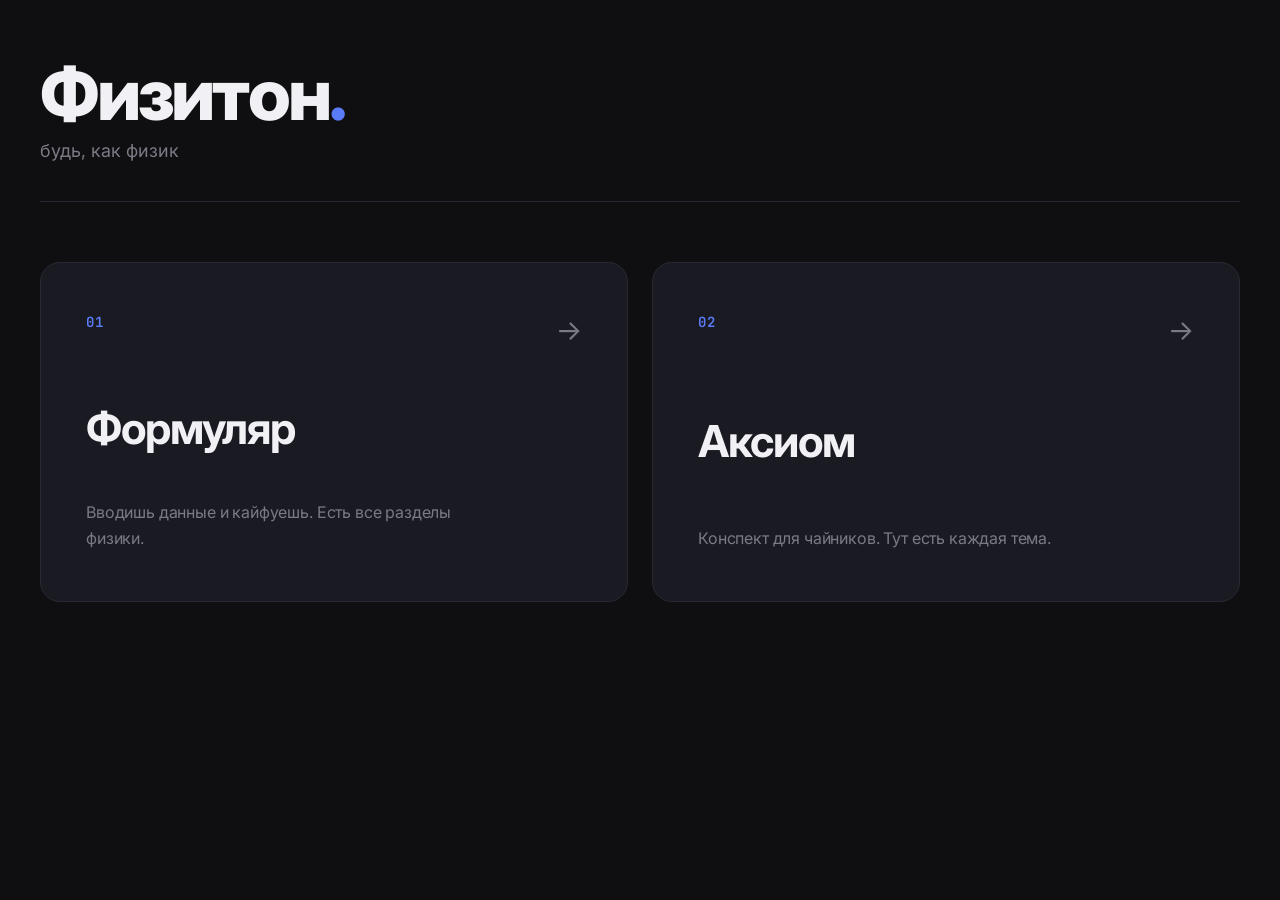
==== index.html @ bf15c7ef "больше 100 формул, немного другая цветовая гамма, совместимо с телефоном и добавлен поиск" ====
<!DOCTYPE html>
<html lang="ru">
<head>
  <meta charset="UTF-8">
  <meta name="viewport" content="width=device-width, initial-scale=1.0">
  <title>Физитон - будь, как физик</title>
  <link rel="preconnect" href="https://fonts.googleapis.com">
  <link rel="preconnect" href="https://fonts.gstatic.com" crossorigin>
  <link href="https://fonts.googleapis.com/css2?family=Inter:wght@400;500;600;800&family=JetBrains+Mono:wght@500&display=swap" rel="stylesheet">
  <link rel="stylesheet" href="style.css">
</head>
<body>
  <header>
    <h1>Физитон</h1>
    <p>будь, как физик</p>
  </header>

  <main class="hub">
    <a href="pages/calculator.html" class="hub-card">
      <span class="icon">01</span>
      <h2>Формуляр</h2>
      <p>Вводишь данные и кайфуешь. Есть все разделы физики.</p>
    </a>

    <a href="pages/explainer.html" class="hub-card">
      <span class="icon">02</span>
      <h2>Аксиом</h2>
      <p>Конспект для чайников. Тут есть каждая тема.</p>
    </a>
  </main>
</body>
</html>
---- style.css ----
* {
  box-sizing: border-box;
  margin: 0;
  padding: 0;
}

:root {
  --bg: #0f0f12;
  --surface: #1a1a22;
  --surface-hover: #24242e;
  --border: #2a2a35;
  --text: #f0f0f5;
  --muted: #7a7a85;
  --accent: #5b7cfa;
  --accent-glow: rgba(91, 124, 250, 0.25);
}

body {
  font-family: 'Inter', system-ui, sans-serif;
  background: var(--bg);
  color: var(--text);
  min-height: 100vh;
  padding: 60px 40px;
  font-weight: 400;
  letter-spacing: -0.01em;
  -webkit-font-smoothing: antialiased;
}

/* ============ ШАПКА ============ */
header {
  max-width: 1200px;
  margin: 0 auto 60px;
  padding-bottom: 40px;
  border-bottom: 1px solid var(--border);
}

header h1 {
  font-size: 72px;
  font-weight: 800;
  letter-spacing: -0.04em;
  line-height: 0.95;
  color: var(--text);
  margin-bottom: 12px;
}

header h1::after {
  content: '.';
  color: var(--accent);
}

header p {
  color: var(--muted);
  font-size: 18px;
  font-weight: 400;
  letter-spacing: 0;
}

/* ============ ГЛАВНАЯ: ДВЕ КАРТОЧКИ ============ */
.hub {
  display: grid;
  grid-template-columns: repeat(2, 1fr);
  gap: 24px;
  max-width: 1200px;
  margin: 0 auto;
}

.hub-card {
  background: var(--surface);
  padding: 50px 45px;
  text-decoration: none;
  color: var(--text);
  transition: all 0.3s cubic-bezier(0.4, 0, 0.2, 1);
  position: relative;
  min-height: 340px;
  display: flex;
  flex-direction: column;
  justify-content: space-between;
  border-radius: 20px;
  border: 1px solid var(--border);
  overflow: hidden;
}

/* Эффект свечения при наведении */
.hub-card::before {
  content: '';
  position: absolute;
  top: 0;
  left: 0;
  right: 0;
  height: 3px;
  background: linear-gradient(90deg, transparent, var(--accent), transparent);
  opacity: 0;
  transition: opacity 0.3s ease;
}

.hub-card:hover::before {
  opacity: 1;
}

.hub-card:hover {
  background: var(--surface-hover);
  transform: translateY(-6px);
  box-shadow: 0 20px 40px rgba(0, 0, 0, 0.4), 0 0 0 1px var(--accent);
}

.hub-card .icon {
  font-family: 'JetBrains Mono', monospace;
  font-size: 14px;
  color: var(--accent);
  letter-spacing: 0.05em;
  font-weight: 600;
}

.hub-card h2 {
  font-size: 44px;
  font-weight: 700;
  letter-spacing: -0.03em;
  margin: 40px 0 16px;
  color: var(--text);
}

.hub-card p {
  font-size: 16px;
  color: var(--muted);
  line-height: 1.6;
  max-width: 400px;
}

.hub-card::after {
  content: '→';
  position: absolute;
  top: 50px;
  right: 45px;
  font-size: 28px;
  color: var(--muted);
  transition: all 0.3s ease;
}

.hub-card:hover::after {
  color: var(--accent);
  transform: translateX(8px);
}

/* ============ ПЛИТКИ РАЗДЕЛОВ (Формуляр) ============ */
.menu {
  display: grid;
  grid-template-columns: repeat(auto-fill, minmax(280px, 1fr));
  gap: 20px;
  max-width: 1200px;
  margin: 0 auto;
}

.card {
  background: var(--surface);
  padding: 30px;
  text-decoration: none;
  color: var(--text);
  transition: all 0.3s cubic-bezier(0.4, 0, 0.2, 1);
  position: relative;
  min-height: 200px;
  display: flex;
  flex-direction: column;
  justify-content: space-between;
  border-radius: 16px;
  border: 1px solid var(--border);
}

.card:hover {
  background: var(--surface-hover);
  transform: translateY(-4px);
  box-shadow: 0 12px 24px rgba(0, 0, 0, 0.3), 0 0 0 1px var(--accent);
}

.card .icon {
  font-family: 'JetBrains Mono', monospace;
  font-size: 12px;
  color: var(--accent);
  letter-spacing: 0.05em;
  font-weight: 600;
  text-transform: uppercase;
}

.card h2 {
  font-size: 24px;
  font-weight: 700;
  letter-spacing: -0.02em;
  margin-bottom: 8px;
  color: var(--text);
}

.card p {
  font-size: 14px;
  color: var(--muted);
  line-height: 1.5;
}

.card::after {
  content: '→';
  position: absolute;
  top: 30px;
  right: 30px;
  font-size: 20px;
  color: var(--muted);
  transition: all 0.3s ease;
}

.card:hover::after {
  color: var(--accent);
  transform: translateX(4px);
}

/* ============ КНОПКА "НАЗАД" ============ */
.back {
  display: inline-block;
  font-family: 'JetBrains Mono', monospace;
  font-size: 13px;
  color: var(--muted);
  text-decoration: none;
  margin-bottom: 40px;
  letter-spacing: 0.05em;
  transition: color 0.2s;
  padding: 8px 0;
}

.back:hover {
  color: var(--accent);
}

/* ============ СЕТКА КАЛЬКУЛЯТОРОВ (Разделы) ============ */
.calcs {
  display: grid;
  grid-template-columns: repeat(auto-fill, minmax(380px, 1fr));
  gap: 24px;
  max-width: 1200px;
  margin: 0 auto;
  align-items: stretch;
  grid-auto-rows: 1fr;
}

.calc {
  background: var(--surface);
  padding: 32px;
  border-radius: 16px;
  border: 1px solid var(--border);
  transition: all 0.3s cubic-bezier(0.4, 0, 0.2, 1);
  display: flex;
  flex-direction: column;
  min-height: 420px;
}

.calc .formula,
.calc .result {
  margin-top: auto;
}

.calc .result {
  margin-top: 20px;
}

.calc:hover {
  border-color: var(--accent);
  box-shadow: 0 0 0 1px var(--accent-glow), 0 12px 32px rgba(0, 0, 0, 0.3);
}

.calc h2 {
  font-size: 20px;
  font-weight: 700;
  letter-spacing: -0.02em;
  margin-bottom: 16px;
  color: var(--text);
  min-height: 56px;
  display: flex;
  align-items: flex-start;
}

.formula {
  font-family: 'JetBrains Mono', monospace;
  font-size: 15px;
  color: var(--accent);
  margin-bottom: 24px;
  padding: 12px 16px;
  background: rgba(91, 124, 250, 0.1);
  border-radius: 8px;
  text-align: center;
  font-weight: 500;
  border: 1px solid rgba(91, 124, 250, 0.2);
}

.calc label {
  display: block;
  font-size: 13px;
  color: var(--muted);
  margin-bottom: 18px;
  font-family: 'JetBrains Mono', monospace;
  letter-spacing: 0.02em;
  min-height: 52px;
}

.calc input {
  width: 100%;
  padding: 12px 0;
  margin-top: 8px;
  background: transparent;
  border: none;
  border-bottom: 1px solid var(--border);
  font-size: 18px;
  font-family: 'Inter', sans-serif;
  font-weight: 500;
  outline: none;
  transition: border-color 0.2s;
  color: var(--text);
}

.calc input:focus {
  border-bottom-color: var(--accent);
}

.calc input::placeholder {
  color: #3a3a45;
}

.calc input::-webkit-outer-spin-button,
.calc input::-webkit-inner-spin-button {
  -webkit-appearance: none;
  margin: 0;
}

.calc button {
  width: 100%;
  padding: 14px;
  background: var(--accent);
  color: #fff;
  border: none;
  border-radius: 10px;
  font-family: 'Inter', sans-serif;
  font-size: 15px;
  font-weight: 600;
  letter-spacing: -0.01em;
  cursor: pointer;
  transition: all 0.2s;
  margin-top: auto;
}

.calc button:hover {
  background: #4a6cf0;
  transform: translateY(-2px);
  box-shadow: 0 8px 20px var(--accent-glow);
}

.calc button:active {
  transform: translateY(0);
}

.result {
  margin-top: 16px;
  font-family: 'JetBrains Mono', monospace;
  font-size: 15px;
  color: var(--muted);
  letter-spacing: 0.02em;
  padding: 14px;
  border-radius: 10px;
  background: var(--surface-hover);
  text-align: center;
  border: 1px solid var(--border);
  min-height: 48px;
  display: flex;
  align-items: center;
  justify-content: center;
}

.result:not(:empty) {
  color: var(--accent);
  font-weight: 600;
  background: rgba(91, 124, 250, 0.1);
  border-color: var(--accent);
}

/* ============ ПОИСК ============ */
.search-wrap {
  max-width: 1200px;
  margin: 0 auto 32px;
  position: relative;
  display: flex;
  align-items: center;
  gap: 16px;
}

.search-input {
  flex: 1;
  padding: 16px 20px;
  background: var(--surface);
  border: 1px solid var(--border);
  border-radius: 12px;
  color: var(--text);
  font-family: 'Inter', sans-serif;
  font-size: 16px;
  outline: none;
  transition: all 0.2s;
}

.search-input:focus {
  border-color: var(--accent);
  box-shadow: 0 0 0 3px var(--accent-glow);
}

.search-input::placeholder {
  color: var(--muted);
}

.search-count {
  font-family: 'JetBrains Mono', monospace;
  font-size: 13px;
  color: var(--muted);
  letter-spacing: 0.02em;
  white-space: nowrap;
}



/* ============ МОБИЛЬНАЯ ВЕРСИЯ ============ */

/* Планшеты (до 1024px) */
@media (max-width: 1024px) {
  body {
    padding: 40px 24px;
  }

  header {
    margin-bottom: 50px;
  }

  header h1 {
    font-size: 64px;
  }

  .calcs {
    grid-template-columns: repeat(auto-fill, minmax(320px, 1fr));
    gap: 20px;
  }

  .hub-card h2 {
    font-size: 32px;
  }
}

/* Телефоны (до 768px) */
@media (max-width: 768px) {
  body {
    padding: 30px 18px;
  }

  /* Шапка */
  header {
    margin-bottom: 40px;
    padding-bottom: 24px;
  }

  header h1 {
    font-size: 44px;
    letter-spacing: -0.03em;
  }

  header p {
    font-size: 15px;
  }

  /* Главная: карточки Формуляр/Аксиом — в одну колонку */
  .hub {
    grid-template-columns: 1fr;
    gap: 16px;
  }

  .hub-card {
    padding: 32px 24px;
    min-height: auto;
    border-radius: 16px;
  }

  .hub-card h2 {
    font-size: 28px;
    margin: 20px 0 10px;
  }

  .hub-card p {
    font-size: 14px;
  }

  .hub-card::after {
    top: 32px;
    right: 24px;
    font-size: 20px;
  }

  /* Плитки разделов — в одну колонку */
  .menu {
    grid-template-columns: 1fr;
    gap: 14px;
  }

  .card {
    padding: 24px 20px;
    min-height: auto;
    border-radius: 14px;
  }

  .card h2 {
    font-size: 20px;
  }

  .card p {
    font-size: 13px;
  }

  .card::after {
    top: 24px;
    right: 20px;
    font-size: 18px;
  }

  /* Поиск */
  .search-wrap {
    margin-bottom: 24px;
    gap: 10px;
  }

  .search-input {
    padding: 14px 16px;
    font-size: 15px;
    border-radius: 10px;
  }

  .search-count {
    font-size: 11px;
  }

  /* Калькуляторы — в одну колонку */
  .calcs {
    grid-template-columns: 1fr;
    gap: 16px;
    grid-auto-rows: auto;
  }

  .calc {
    padding: 24px 20px;
    border-radius: 14px;
    min-height: auto;
  }

  .calc h2 {
    font-size: 17px;
    min-height: auto;
    margin-bottom: 12px;
  }

  .formula {
    font-size: 14px;
    padding: 10px 12px;
    margin-bottom: 20px;
  }

  .calc label {
    font-size: 12px;
    margin-bottom: 14px;
    min-height: auto;
  }

  .calc input {
    font-size: 16px;
    padding: 12px 0;
  }

  .calc button {
    padding: 16px;
    font-size: 15px;
    margin-top: 12px;
  }

  .result {
    font-size: 14px;
    padding: 12px;
    min-height: 44px;
    margin-top: 12px;
  }

  /* Кнопка «назад» */
  .back {
    font-size: 12px;
    margin-bottom: 24px;
  }
}

/* Узкие телефоны (до 400px) */
@media (max-width: 400px) {
  body {
    padding: 24px 14px;
  }

  header h1 {
    font-size: 36px;
  }

  header p {
    font-size: 14px;
  }

  .hub-card h2 {
    font-size: 24px;
  }

  .card h2 {
    font-size: 18px;
  }

  .calc h2 {
    font-size: 16px;
  }
}
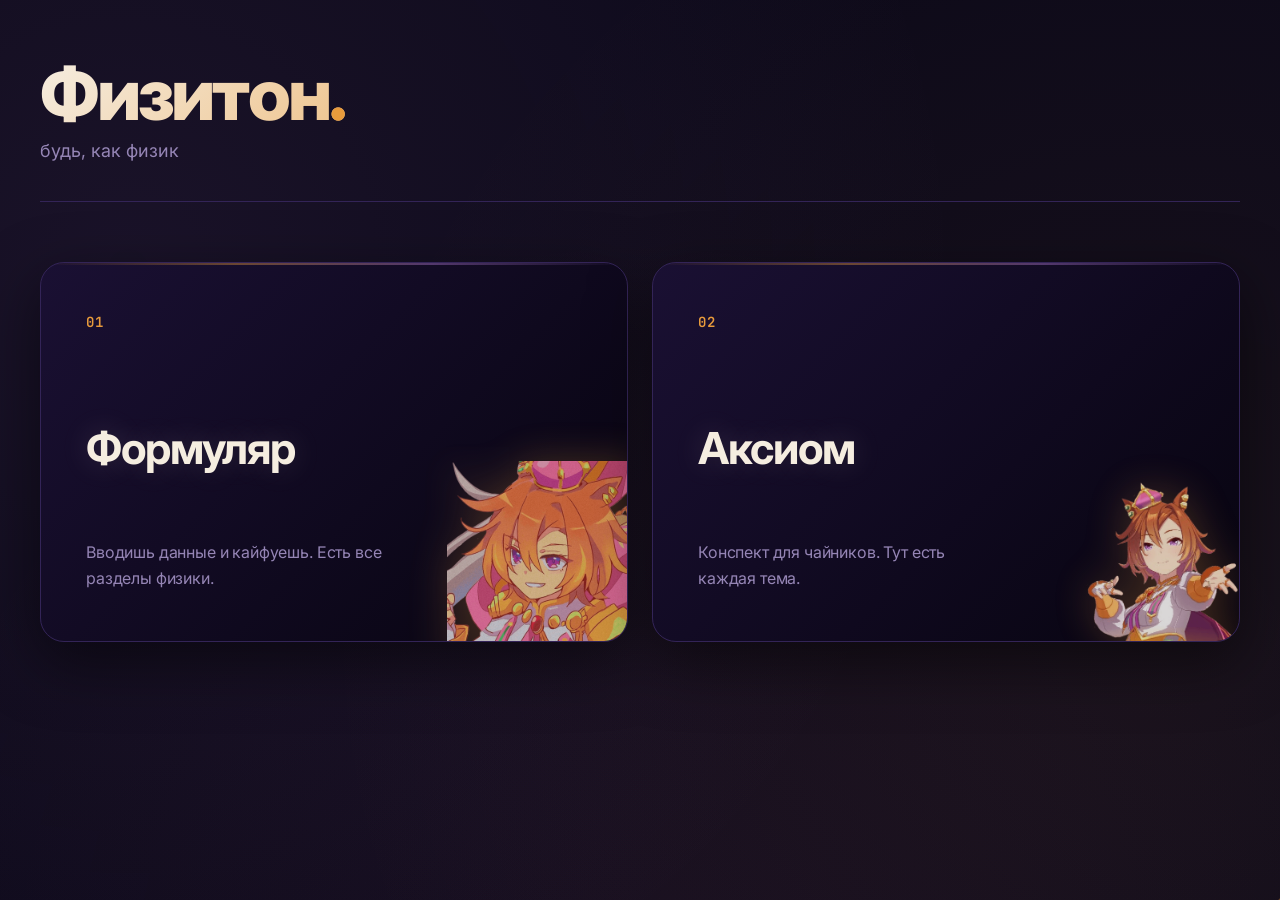
==== commit ac7efdfe: "TM Opera O йоу" ====
--- a/index.html
+++ b/index.html
@@ -7,9 +7,10 @@
   <link rel="preconnect" href="https://fonts.googleapis.com">
   <link rel="preconnect" href="https://fonts.gstatic.com" crossorigin>
   <link href="https://fonts.googleapis.com/css2?family=Inter:wght@400;500;600;800&family=JetBrains+Mono:wght@500&display=swap" rel="stylesheet">
-  <link rel="stylesheet" href="style.css">
+  <link rel="stylesheet" href="assets/style-space.css">
 </head>
 <body>
+  <div class="stars-bg"></div>
   <header>
     <h1>Физитон</h1>
     <p>будь, как физик</p>
@@ -20,13 +21,16 @@
       <span class="icon">01</span>
       <h2>Формуляр</h2>
       <p>Вводишь данные и кайфуешь. Есть все разделы физики.</p>
+      <img src="assets/formulyar.png" alt="" class="char">
     </a>
 
     <a href="pages/explainer.html" class="hub-card">
       <span class="icon">02</span>
       <h2>Аксиом</h2>
       <p>Конспект для чайников. Тут есть каждая тема.</p>
+      <img src="assets/aksiom.png" alt="" class="char">
     </a>
+
   </main>
 </body>
 </html>
--- a/assets/style-space.css
+++ b/assets/style-space.css
@@ -0,0 +1,614 @@
+/* ============ КОСМИЧЕСКАЯ ТЕМА «ФИЗИТОН» ============ */
+
+* {
+  box-sizing: border-box;
+  margin: 0;
+  padding: 0;
+}
+
+:root {
+  /* Основные цвета — извлечены из ваших аниме-PNG */
+  --bg: #0d0a1a;
+  --bg-deep: #07040f;
+  --surface: #1a1033;
+  --surface-hover: #251a44;
+  --border: #332457;
+  --border-bright: #4a3670;
+  --text: #f5ede0;
+  --muted: #9585b5;
+
+  /* Акценты */
+  --gold: #e89b3c;
+  --gold-bright: #ffb84d;
+  --violet: #b57cd9;
+  --pink: #e070a0;
+  --glow-gold: rgba(232, 155, 60, 0.3);
+  --glow-violet: rgba(181, 124, 217, 0.3);
+}
+
+/* ============ ОСНОВА ============ */
+body {
+  font-family: 'Inter', system-ui, sans-serif;
+  background: var(--bg);
+  color: var(--text);
+  min-height: 100vh;
+  padding: 60px 40px;
+  font-weight: 400;
+  letter-spacing: -0.01em;
+  -webkit-font-smoothing: antialiased;
+  position: relative;
+  overflow-x: hidden;
+}
+
+/* ============ ЗВЁЗДНЫЙ ФОН ============ */
+.stars-bg {
+  position: fixed;
+  top: 0;
+  left: 0;
+  width: 100%;
+  height: 100%;
+  pointer-events: none;
+  z-index: 0;
+  background:
+    radial-gradient(1px 1px at 20% 30%, #fff, transparent),
+    radial-gradient(1px 1px at 60% 70%, #fff, transparent),
+    radial-gradient(2px 2px at 50% 50%, #e89b3c, transparent),
+    radial-gradient(1px 1px at 80% 10%, #fff, transparent),
+    radial-gradient(1px 1px at 90% 60%, #b57cd9, transparent),
+    radial-gradient(1px 1px at 33% 80%, #fff, transparent),
+    radial-gradient(2px 2px at 15% 90%, #e070a0, transparent),
+    radial-gradient(1px 1px at 70% 30%, #fff, transparent);
+  background-size: 200% 200%;
+  animation: starsMove 120s linear infinite;
+  opacity: 0.6;
+}
+
+@keyframes starsMove {
+  from { background-position: 0 0; }
+  to { background-position: 200% 200%; }
+}
+
+/* Слой туманности */
+body::before {
+  content: '';
+  position: fixed;
+  top: -50%;
+  left: -50%;
+  width: 200%;
+  height: 200%;
+  background:
+    radial-gradient(circle at 30% 40%, rgba(181, 124, 217, 0.08), transparent 40%),
+    radial-gradient(circle at 70% 60%, rgba(232, 155, 60, 0.06), transparent 40%),
+    radial-gradient(circle at 50% 80%, rgba(224, 112, 160, 0.05), transparent 40%);
+  pointer-events: none;
+  z-index: 0;
+  animation: nebulaMove 60s ease-in-out infinite alternate;
+}
+
+@keyframes nebulaMove {
+  from { transform: translate(0, 0) rotate(0deg); }
+  to   { transform: translate(5%, 5%) rotate(5deg); }
+}
+
+/* Все элементы поверх звёзд */
+body > * {
+  position: relative;
+  z-index: 1;
+}
+
+/* ============ ШАПКА ============ */
+header {
+  max-width: 1200px;
+  margin: 0 auto 60px;
+  padding-bottom: 40px;
+  border-bottom: 1px solid var(--border);
+  position: relative;
+}
+
+header h1 {
+  font-size: 72px;
+  font-weight: 800;
+  letter-spacing: -0.04em;
+  line-height: 0.95;
+  color: var(--text);
+  margin-bottom: 12px;
+  background: linear-gradient(135deg, var(--text) 0%, var(--gold) 60%, var(--violet) 100%);
+  -webkit-background-clip: text;
+  -webkit-text-fill-color: transparent;
+  background-clip: text;
+}
+
+header h1::after {
+  content: '.';
+  color: var(--gold);
+  -webkit-text-fill-color: var(--gold);
+}
+
+header p {
+  color: var(--muted);
+  font-size: 18px;
+  font-weight: 400;
+  letter-spacing: 0;
+}
+
+/* ============ ГЛАВНАЯ — 2 КАРТОЧКИ ============ */
+.hub {
+  display: grid;
+  grid-template-columns: repeat(2, 1fr);
+  gap: 24px;
+  max-width: 1200px;
+  margin: 0 auto;
+}
+
+.hub-card {
+  background: linear-gradient(135deg, var(--surface) 0%, var(--bg-deep) 100%);
+  padding: 50px 45px;
+  text-decoration: none;
+  color: var(--text);
+  transition: all 0.4s cubic-bezier(0.4, 0, 0.2, 1);
+  position: relative;
+  min-height: 380px;
+  display: flex;
+  flex-direction: column;
+  justify-content: space-between;
+  border-radius: 24px;
+  border: 1px solid var(--border);
+  overflow: hidden;
+  box-shadow: 0 0 0 1px transparent, 0 20px 60px rgba(0, 0, 0, 0.5);
+}
+
+/* Свечение сверху */
+.hub-card::before {
+  content: '';
+  position: absolute;
+  top: 0;
+  left: 0;
+  right: 0;
+  height: 2px;
+  background: linear-gradient(90deg, transparent, var(--gold), var(--violet), transparent);
+  opacity: 0.4;
+  transition: opacity 0.3s;
+}
+
+.hub-card:hover::before {
+  opacity: 1;
+}
+
+.hub-card:hover {
+  transform: translateY(-8px);
+  border-color: var(--gold);
+  box-shadow:
+    0 0 0 1px var(--gold),
+    0 0 40px var(--glow-gold),
+    0 30px 80px rgba(0, 0, 0, 0.6);
+}
+
+/* PNG-персонаж в углу карточки */
+.hub-card .char {
+  position: absolute;
+  right: -20px;
+  bottom: -20px;
+  width: 200px;
+  height: 200px;
+  object-fit: contain;
+  object-position: bottom right;
+  opacity: 0.85;
+  transition: all 0.4s ease;
+  pointer-events: none;
+  filter: drop-shadow(0 0 20px rgba(232, 155, 60, 0.3));
+}
+
+.hub-card:hover .char {
+  transform: scale(1.08) translateY(-6px);
+  opacity: 1;
+  filter: drop-shadow(0 0 30px rgba(232, 155, 60, 0.5));
+}
+
+.hub-card .icon {
+  font-family: 'JetBrains Mono', monospace;
+  font-size: 14px;
+  color: var(--gold);
+  letter-spacing: 0.05em;
+  font-weight: 600;
+  z-index: 2;
+  position: relative;
+}
+
+.hub-card h2 {
+  font-size: 44px;
+  font-weight: 700;
+  letter-spacing: -0.03em;
+  margin: 40px 0 16px;
+  color: var(--text);
+  z-index: 2;
+  position: relative;
+  text-shadow: 0 0 30px rgba(245, 237, 224, 0.15);
+}
+
+.hub-card p {
+  font-size: 16px;
+  color: var(--muted);
+  line-height: 1.6;
+  max-width: 60%;
+  z-index: 2;
+  position: relative;
+}
+
+/* ============ ПЛИТКИ РАЗДЕЛОВ ============ */
+.menu {
+  display: grid;
+  grid-template-columns: repeat(auto-fill, minmax(320px, 1fr));
+  gap: 24px;
+  max-width: 1200px;
+  margin: 0 auto;
+}
+
+.card {
+  background: linear-gradient(135deg, var(--surface) 0%, var(--bg-deep) 100%);
+  padding: 32px 30px;
+  text-decoration: none;
+  color: var(--text);
+  transition: all 0.4s cubic-bezier(0.4, 0, 0.2, 1);
+  position: relative;
+  min-height: 260px;
+  display: flex;
+  flex-direction: column;
+  justify-content: space-between;
+  border-radius: 20px;
+  border: 1px solid var(--border);
+  overflow: hidden;
+}
+
+.card::before {
+  content: '';
+  position: absolute;
+  top: 0;
+  left: 0;
+  right: 0;
+  height: 2px;
+  background: linear-gradient(90deg, transparent, var(--violet), var(--gold), transparent);
+  opacity: 0.3;
+  transition: opacity 0.3s;
+}
+
+.card:hover::before {
+  opacity: 1;
+}
+
+.card:hover {
+  transform: translateY(-6px);
+  border-color: var(--violet);
+  box-shadow:
+    0 0 0 1px var(--violet),
+    0 0 30px var(--glow-violet),
+    0 20px 50px rgba(0, 0, 0, 0.5);
+}
+
+/* PNG в углу плитки раздела */
+.card .char {
+  position: absolute;
+  right: -10px;
+  bottom: -10px;
+  width: 150px;
+  height: 150px;
+  object-fit: contain;
+  object-position: bottom right;
+  opacity: 0.7;
+  transition: all 0.4s ease;
+  pointer-events: none;
+  filter: drop-shadow(0 0 15px rgba(181, 124, 217, 0.3));
+}
+
+.card:hover .char {
+  transform: scale(1.1) translateY(-4px);
+  opacity: 1;
+  filter: drop-shadow(0 0 25px rgba(181, 124, 217, 0.5));
+}
+
+.card .icon {
+  font-family: 'JetBrains Mono', monospace;
+  font-size: 12px;
+  color: var(--gold);
+  letter-spacing: 0.05em;
+  font-weight: 600;
+  text-transform: uppercase;
+  z-index: 2;
+  position: relative;
+}
+
+.card h2 {
+  font-size: 26px;
+  font-weight: 700;
+  letter-spacing: -0.02em;
+  margin-bottom: 8px;
+  color: var(--text);
+  z-index: 2;
+  position: relative;
+}
+
+.card p {
+  font-size: 14px;
+  color: var(--muted);
+  line-height: 1.5;
+  max-width: 60%;
+  z-index: 2;
+  position: relative;
+}
+
+/* ============ КНОПКА "НАЗАД" ============ */
+.back {
+  display: inline-block;
+  font-family: 'JetBrains Mono', monospace;
+  font-size: 13px;
+  color: var(--muted);
+  text-decoration: none;
+  margin-bottom: 40px;
+  letter-spacing: 0.05em;
+  transition: all 0.3s;
+  padding: 8px 16px;
+  border-radius: 10px;
+  border: 1px solid transparent;
+}
+
+.back:hover {
+  color: var(--gold);
+  border-color: var(--border);
+  background: var(--surface);
+}
+
+/* ============ КАЛЬКУЛЯТОРЫ ============ */
+.calcs {
+  display: grid;
+  grid-template-columns: repeat(auto-fill, minmax(380px, 1fr));
+  gap: 24px;
+  max-width: 1200px;
+  margin: 0 auto;
+  align-items: stretch;
+  grid-auto-rows: 1fr;
+}
+
+.calc {
+  background: linear-gradient(160deg, var(--surface) 0%, var(--bg-deep) 100%);
+  padding: 32px;
+  border-radius: 20px;
+  border: 1px solid var(--border);
+  transition: all 0.3s cubic-bezier(0.4, 0, 0.2, 1);
+  display: flex;
+  flex-direction: column;
+  min-height: 420px;
+  position: relative;
+  overflow: hidden;
+}
+
+.calc::before {
+  content: '';
+  position: absolute;
+  top: 0;
+  left: 0;
+  right: 0;
+  height: 2px;
+  background: linear-gradient(90deg, transparent, var(--gold), transparent);
+  opacity: 0.3;
+  transition: opacity 0.3s;
+}
+
+.calc:hover {
+  border-color: var(--gold);
+  box-shadow:
+    0 0 0 1px var(--gold),
+    0 0 30px var(--glow-gold),
+    0 20px 50px rgba(0, 0, 0, 0.5);
+}
+
+.calc:hover::before {
+  opacity: 1;
+}
+
+.calc h2 {
+  font-size: 20px;
+  font-weight: 700;
+  letter-spacing: -0.02em;
+  margin-bottom: 16px;
+  color: var(--text);
+  min-height: 56px;
+  display: flex;
+  align-items: flex-start;
+}
+
+.formula {
+  font-family: 'JetBrains Mono', monospace;
+  font-size: 15px;
+  color: var(--gold);
+  margin-bottom: 24px;
+  padding: 14px 18px;
+  background: linear-gradient(135deg, rgba(232, 155, 60, 0.08), rgba(181, 124, 217, 0.05));
+  border-radius: 12px;
+  text-align: center;
+  font-weight: 500;
+  border: 1px solid rgba(232, 155, 60, 0.2);
+  box-shadow: inset 0 0 20px rgba(232, 155, 60, 0.05);
+}
+
+.calc label {
+  display: block;
+  font-size: 13px;
+  color: var(--muted);
+  margin-bottom: 18px;
+  font-family: 'JetBrains Mono', monospace;
+  letter-spacing: 0.02em;
+  min-height: 52px;
+}
+
+.calc input {
+  width: 100%;
+  padding: 12px 0;
+  margin-top: 8px;
+  background: transparent;
+  border: none;
+  border-bottom: 1px solid var(--border);
+  font-size: 18px;
+  font-family: 'Inter', sans-serif;
+  font-weight: 500;
+  outline: none;
+  transition: all 0.2s;
+  color: var(--text);
+}
+
+.calc input:focus {
+  border-bottom-color: var(--gold);
+  box-shadow: 0 1px 0 0 var(--gold);
+}
+
+.calc input::placeholder {
+  color: #4a3670;
+}
+
+.calc input::-webkit-outer-spin-button,
+.calc input::-webkit-inner-spin-button {
+  -webkit-appearance: none;
+  margin: 0;
+}
+
+.calc button {
+  width: 100%;
+  padding: 14px;
+  background: linear-gradient(135deg, var(--gold) 0%, var(--gold-bright) 100%);
+  color: var(--bg-deep);
+  border: none;
+  border-radius: 12px;
+  font-family: 'Inter', sans-serif;
+  font-size: 15px;
+  font-weight: 700;
+  letter-spacing: -0.01em;
+  cursor: pointer;
+  transition: all 0.25s;
+  margin-top: auto;
+  box-shadow: 0 4px 20px rgba(232, 155, 60, 0.2);
+}
+
+.calc button:hover {
+  transform: translateY(-2px);
+  box-shadow: 0 8px 30px rgba(232, 155, 60, 0.4);
+}
+
+.calc button:active {
+  transform: translateY(0);
+}
+
+.result {
+  margin-top: 16px;
+  font-family: 'JetBrains Mono', monospace;
+  font-size: 15px;
+  color: var(--muted);
+  letter-spacing: 0.02em;
+  padding: 14px;
+  border-radius: 12px;
+  background: var(--bg-deep);
+  text-align: center;
+  border: 1px solid var(--border);
+  min-height: 48px;
+  display: flex;
+  align-items: center;
+  justify-content: center;
+}
+
+.result:not(:empty) {
+  color: var(--gold);
+  font-weight: 600;
+  background: linear-gradient(135deg, rgba(232, 155, 60, 0.1), rgba(181, 124, 217, 0.05));
+  border-color: var(--gold);
+  box-shadow: 0 0 20px var(--glow-gold);
+}
+
+/* ============ ПОИСК ============ */
+.search-wrap {
+  max-width: 1200px;
+  margin: 0 auto 32px;
+  position: relative;
+  display: flex;
+  align-items: center;
+  gap: 16px;
+}
+
+.search-input {
+  flex: 1;
+  padding: 16px 20px;
+  background: var(--surface);
+  border: 1px solid var(--border);
+  border-radius: 14px;
+  color: var(--text);
+  font-family: 'Inter', sans-serif;
+  font-size: 16px;
+  outline: none;
+  transition: all 0.3s;
+}
+
+.search-input:focus {
+  border-color: var(--gold);
+  box-shadow: 0 0 0 3px var(--glow-gold);
+}
+
+.search-input::placeholder {
+  color: var(--muted);
+}
+
+.search-count {
+  font-family: 'JetBrains Mono', monospace;
+  font-size: 13px;
+  color: var(--gold);
+  letter-spacing: 0.02em;
+  white-space: nowrap;
+}
+
+/* ============ МОБИЛЬНАЯ ВЕРСИЯ ============ */
+@media (max-width: 1024px) {
+  body { padding: 40px 24px; }
+  header h1 { font-size: 56px; }
+  .hub-card h2 { font-size: 32px; }
+  .calcs { grid-template-columns: repeat(auto-fill, minmax(320px, 1fr)); gap: 20px; }
+  .hub-card .char { width: 150px; height: 150px; }
+  .card .char { width: 120px; height: 120px; }
+}
+
+@media (max-width: 768px) {
+  body { padding: 30px 18px; }
+  header { margin-bottom: 40px; padding-bottom: 24px; }
+  header h1 { font-size: 40px; }
+  header p { font-size: 15px; }
+
+  .hub { grid-template-columns: 1fr; gap: 16px; }
+  .hub-card { padding: 32px 24px; min-height: 280px; border-radius: 18px; }
+  .hub-card h2 { font-size: 28px; margin: 20px 0 10px; }
+  .hub-card p { font-size: 14px; max-width: 70%; }
+  .hub-card .char { width: 130px; height: 130px; right: -15px; bottom: -15px; }
+
+  .menu { grid-template-columns: 1fr; gap: 14px; }
+  .card { padding: 24px 20px; min-height: 200px; border-radius: 16px; }
+  .card h2 { font-size: 20px; }
+  .card p { font-size: 13px; max-width: 65%; }
+  .card .char { width: 110px; height: 110px; }
+
+  .search-wrap { margin-bottom: 24px; gap: 10px; }
+  .search-input { padding: 14px 16px; font-size: 15px; border-radius: 12px; }
+  .search-count { font-size: 11px; }
+
+  .calcs { grid-template-columns: 1fr; gap: 16px; grid-auto-rows: auto; }
+  .calc { padding: 24px 20px; border-radius: 16px; min-height: auto; }
+  .calc h2 { font-size: 17px; min-height: auto; margin-bottom: 12px; }
+  .formula { font-size: 14px; padding: 10px 12px; margin-bottom: 20px; }
+  .calc label { font-size: 12px; margin-bottom: 14px; min-height: auto; }
+  .calc input { font-size: 16px; padding: 12px 0; }
+  .calc button { padding: 16px; font-size: 15px; margin-top: 12px; }
+  .result { font-size: 14px; padding: 12px; min-height: 44px; margin-top: 12px; }
+  .back { font-size: 12px; margin-bottom: 24px; }
+}
+
+@media (max-width: 400px) {
+  body { padding: 24px 14px; }
+  header h1 { font-size: 34px; }
+  .hub-card h2 { font-size: 24px; }
+  .card h2 { font-size: 18px; }
+  .calc h2 { font-size: 16px; }
+  .hub-card .char { width: 100px; height: 100px; }
+  .card .char { width: 90px; height: 90px; }
+}
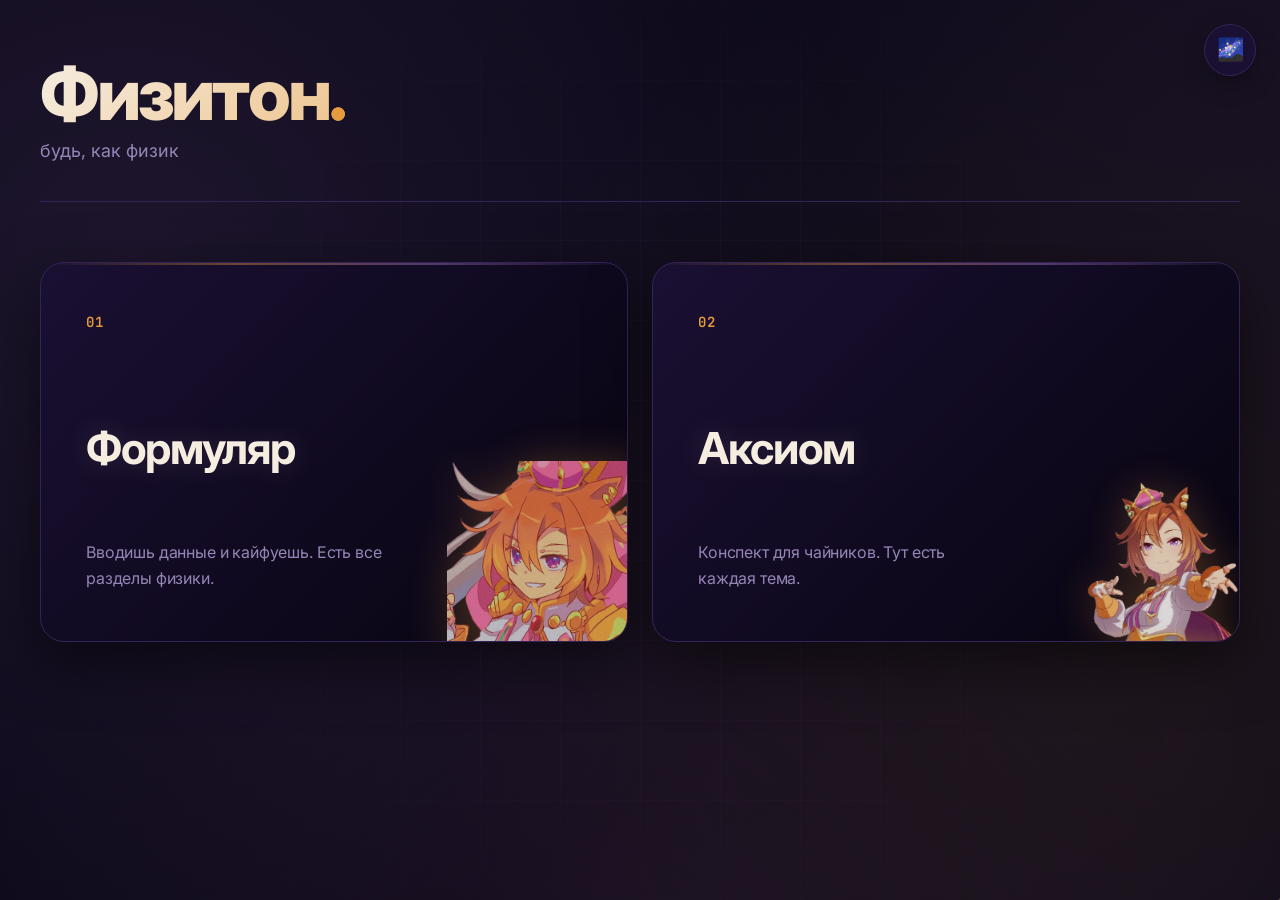
==== commit 7d3e43e0: "добавил темы, криво, но от части работает, немного изменил структуру в формулах, сделал комментарии " ====
--- a/index.html
+++ b/index.html
@@ -3,20 +3,30 @@
 <head>
   <meta charset="UTF-8">
   <meta name="viewport" content="width=device-width, initial-scale=1.0">
-  <title>Физитон - будь, как физик</title>
+  <title>Физитон — будь, как физик</title>
+
+  <!-- Шрифты: Inter (текст) + JetBrains Mono (формулы) -->
   <link rel="preconnect" href="https://fonts.googleapis.com">
   <link rel="preconnect" href="https://fonts.gstatic.com" crossorigin>
   <link href="https://fonts.googleapis.com/css2?family=Inter:wght@400;500;600;800&family=JetBrains+Mono:wght@500&display=swap" rel="stylesheet">
+
+  <!-- Стили: основная тема + переключатель тем -->
   <link rel="stylesheet" href="assets/style-space.css">
+  <link rel="stylesheet" href="assets/theme.css">
 </head>
 <body>
+
+  <!-- Звёздный фон -->
   <div class="stars-bg"></div>
+
   <header>
     <h1>Физитон</h1>
     <p>будь, как физик</p>
   </header>
 
+  <!-- Две главные карточки: Формуляр и Аксиом -->
   <main class="hub">
+
     <a href="pages/calculator.html" class="hub-card">
       <span class="icon">01</span>
       <h2>Формуляр</h2>
@@ -32,5 +42,9 @@
     </a>
 
   </main>
+
+  <!-- Скрипты: материалы, переключатель тем -->
+  <script src="assets/materials.js"></script>
+  <script src="assets/theme.js"></script>
 </body>
 </html>
--- a/assets/style-space.css
+++ b/assets/style-space.css
@@ -1,4 +1,6 @@
-/* ============ КОСМИЧЕСКАЯ ТЕМА «ФИЗИТОН» ============ */
+/* ============================================
+   ФИЗИТОН — КОСМИЧЕСКАЯ ТЕМА
+   ============================================ */
 
 * {
   box-sizing: border-box;
@@ -7,7 +9,6 @@
 }
 
 :root {
-  /* Основные цвета — извлечены из ваших аниме-PNG */
   --bg: #0d0a1a;
   --bg-deep: #07040f;
   --surface: #1a1033;
@@ -16,8 +17,6 @@
   --border-bright: #4a3670;
   --text: #f5ede0;
   --muted: #9585b5;
-
-  /* Акценты */
   --gold: #e89b3c;
   --gold-bright: #ffb84d;
   --violet: #b57cd9;
@@ -26,7 +25,10 @@
   --glow-violet: rgba(181, 124, 217, 0.3);
 }
 
-/* ============ ОСНОВА ============ */
+/* ============================================
+   ОСНОВА
+   ============================================ */
+
 body {
   font-family: 'Inter', system-ui, sans-serif;
   background: var(--bg);
@@ -40,7 +42,10 @@
   overflow-x: hidden;
 }
 
-/* ============ ЗВЁЗДНЫЙ ФОН ============ */
+/* ============================================
+   ЗВЁЗДНЫЙ ФОН
+   ============================================ */
+
 .stars-bg {
   position: fixed;
   top: 0;
@@ -63,12 +68,59 @@
   opacity: 0.6;
 }
 
+.stars-bg::before {
+  content: '';
+  position: absolute;
+  top: 0;
+  left: 0;
+  width: 100%;
+  height: 100%;
+  background:
+    radial-gradient(1px 1px at 10% 20%, #fff, transparent),
+    radial-gradient(1px 1px at 45% 60%, #fff, transparent),
+    radial-gradient(2px 2px at 75% 40%, #ffb84d, transparent),
+    radial-gradient(1px 1px at 85% 85%, #fff, transparent),
+    radial-gradient(1px 1px at 25% 70%, #fff, transparent),
+    radial-gradient(2px 2px at 55% 15%, #b57cd9, transparent);
+  background-size: 300% 300%;
+  animation: starsMove2 180s linear infinite;
+  opacity: 0.7;
+}
+
+.stars-bg::after {
+  content: '';
+  position: absolute;
+  top: 0;
+  left: 0;
+  width: 100%;
+  height: 100%;
+  background-image:
+    radial-gradient(1.5px 1.5px at 15% 25%, #fff, transparent),
+    radial-gradient(1px 1px at 35% 55%, #fff, transparent),
+    radial-gradient(1px 1px at 55% 75%, #fff, transparent),
+    radial-gradient(1.5px 1.5px at 75% 15%, #e89b3c, transparent),
+    radial-gradient(1px 1px at 95% 45%, #fff, transparent);
+  animation: shootingStar 12s linear infinite;
+  opacity: 0;
+}
+
 @keyframes starsMove {
   from { background-position: 0 0; }
   to { background-position: 200% 200%; }
 }
 
-/* Слой туманности */
+@keyframes starsMove2 {
+  from { background-position: 200% 200%; }
+  to { background-position: 0 0; }
+}
+
+@keyframes shootingStar {
+  0% { transform: translate(-100px, -100px); opacity: 0; }
+  10% { opacity: 1; }
+  100% { transform: translate(200px, 200px); opacity: 0; }
+}
+
+/* Туманность */
 body::before {
   content: '';
   position: fixed;
@@ -77,26 +129,53 @@
   width: 200%;
   height: 200%;
   background:
-    radial-gradient(circle at 30% 40%, rgba(181, 124, 217, 0.08), transparent 40%),
-    radial-gradient(circle at 70% 60%, rgba(232, 155, 60, 0.06), transparent 40%),
-    radial-gradient(circle at 50% 80%, rgba(224, 112, 160, 0.05), transparent 40%);
+    radial-gradient(circle at 30% 40%, rgba(181, 124, 217, 0.1), transparent 35%),
+    radial-gradient(circle at 70% 60%, rgba(232, 155, 60, 0.08), transparent 35%),
+    radial-gradient(circle at 50% 80%, rgba(224, 112, 160, 0.07), transparent 35%),
+    radial-gradient(circle at 80% 20%, rgba(181, 124, 217, 0.06), transparent 30%);
   pointer-events: none;
   z-index: 0;
-  animation: nebulaMove 60s ease-in-out infinite alternate;
+  animation: nebulaMove 80s ease-in-out infinite alternate;
 }
 
 @keyframes nebulaMove {
-  from { transform: translate(0, 0) rotate(0deg); }
-  to   { transform: translate(5%, 5%) rotate(5deg); }
-}
-
-/* Все элементы поверх звёзд */
+  from { transform: translate(0, 0) rotate(0deg) scale(1); }
+  to { transform: translate(5%, 5%) rotate(5deg) scale(1.1); }
+}
+
+/* Координатная сетка */
+body::after {
+  content: '';
+  position: fixed;
+  top: 0;
+  left: 0;
+  width: 100%;
+  height: 100%;
+  pointer-events: none;
+  z-index: 0;
+  background-image:
+    linear-gradient(rgba(181, 124, 217, 0.04) 1px, transparent 1px),
+    linear-gradient(90deg, rgba(181, 124, 217, 0.04) 1px, transparent 1px);
+  background-size: 80px 80px;
+  mask-image: radial-gradient(circle at 50% 50%, black 30%, transparent 80%);
+  -webkit-mask-image: radial-gradient(circle at 50% 50%, black 30%, transparent 80%);
+  animation: gridPulse 20s ease-in-out infinite;
+}
+
+@keyframes gridPulse {
+  0%, 100% { opacity: 0.5; }
+  50% { opacity: 1; }
+}
+
 body > * {
   position: relative;
   z-index: 1;
 }
 
-/* ============ ШАПКА ============ */
+/* ============================================
+   ШАПКА
+   ============================================ */
+
 header {
   max-width: 1200px;
   margin: 0 auto 60px;
@@ -110,7 +189,6 @@
   font-weight: 800;
   letter-spacing: -0.04em;
   line-height: 0.95;
-  color: var(--text);
   margin-bottom: 12px;
   background: linear-gradient(135deg, var(--text) 0%, var(--gold) 60%, var(--violet) 100%);
   -webkit-background-clip: text;
@@ -131,7 +209,10 @@
   letter-spacing: 0;
 }
 
-/* ============ ГЛАВНАЯ — 2 КАРТОЧКИ ============ */
+/* ============================================
+   ГЛАВНАЯ — 2 КАРТОЧКИ
+   ============================================ */
+
 .hub {
   display: grid;
   grid-template-columns: repeat(2, 1fr);
@@ -154,10 +235,9 @@
   border-radius: 24px;
   border: 1px solid var(--border);
   overflow: hidden;
-  box-shadow: 0 0 0 1px transparent, 0 20px 60px rgba(0, 0, 0, 0.5);
-}
-
-/* Свечение сверху */
+  box-shadow: 0 20px 60px rgba(0, 0, 0, 0.5);
+}
+
 .hub-card::before {
   content: '';
   position: absolute;
@@ -183,7 +263,6 @@
     0 30px 80px rgba(0, 0, 0, 0.6);
 }
 
-/* PNG-персонаж в углу карточки */
 .hub-card .char {
   position: absolute;
   right: -20px;
@@ -196,6 +275,7 @@
   transition: all 0.4s ease;
   pointer-events: none;
   filter: drop-shadow(0 0 20px rgba(232, 155, 60, 0.3));
+  z-index: 1;
 }
 
 .hub-card:hover .char {
@@ -234,7 +314,10 @@
   position: relative;
 }
 
-/* ============ ПЛИТКИ РАЗДЕЛОВ ============ */
+/* ============================================
+   ПЛИТКИ РАЗДЕЛОВ (calculator.html)
+   ============================================ */
+
 .menu {
   display: grid;
   grid-template-columns: repeat(auto-fill, minmax(320px, 1fr));
@@ -257,6 +340,7 @@
   border-radius: 20px;
   border: 1px solid var(--border);
   overflow: hidden;
+  box-shadow: 0 15px 50px rgba(0, 0, 0, 0.4);
 }
 
 .card::before {
@@ -271,20 +355,19 @@
   transition: opacity 0.3s;
 }
 
-.card:hover::before {
-  opacity: 1;
-}
-
 .card:hover {
   transform: translateY(-6px);
   border-color: var(--violet);
   box-shadow:
     0 0 0 1px var(--violet),
-    0 0 30px var(--glow-violet),
-    0 20px 50px rgba(0, 0, 0, 0.5);
-}
-
-/* PNG в углу плитки раздела */
+    0 0 35px var(--glow-violet),
+    0 25px 60px rgba(0, 0, 0, 0.5);
+}
+
+.card:hover::before {
+  opacity: 1;
+}
+
 .card .char {
   position: absolute;
   right: -10px;
@@ -293,10 +376,11 @@
   height: 150px;
   object-fit: contain;
   object-position: bottom right;
-  opacity: 0.7;
+  opacity: 0.75;
   transition: all 0.4s ease;
   pointer-events: none;
   filter: drop-shadow(0 0 15px rgba(181, 124, 217, 0.3));
+  z-index: 1;
 }
 
 .card:hover .char {
@@ -335,7 +419,10 @@
   position: relative;
 }
 
-/* ============ КНОПКА "НАЗАД" ============ */
+/* ============================================
+   КНОПКА "НАЗАД"
+   ============================================ */
+
 .back {
   display: inline-block;
   font-family: 'JetBrains Mono', monospace;
@@ -356,7 +443,10 @@
   background: var(--surface);
 }
 
-/* ============ КАЛЬКУЛЯТОРЫ ============ */
+/* ============================================
+   КАЛЬКУЛЯТОРЫ
+   ============================================ */
+
 .calcs {
   display: grid;
   grid-template-columns: repeat(auto-fill, minmax(380px, 1fr));
@@ -372,12 +462,13 @@
   padding: 32px;
   border-radius: 20px;
   border: 1px solid var(--border);
-  transition: all 0.3s cubic-bezier(0.4, 0, 0.2, 1);
+  transition: all 0.4s cubic-bezier(0.4, 0, 0.2, 1);
   display: flex;
   flex-direction: column;
   min-height: 420px;
   position: relative;
   overflow: hidden;
+  box-shadow: 0 10px 40px rgba(0, 0, 0, 0.3);
 }
 
 .calc::before {
@@ -387,17 +478,18 @@
   left: 0;
   right: 0;
   height: 2px;
-  background: linear-gradient(90deg, transparent, var(--gold), transparent);
+  background: linear-gradient(90deg, transparent, var(--gold), var(--violet), transparent);
   opacity: 0.3;
   transition: opacity 0.3s;
 }
 
 .calc:hover {
+  transform: translateY(-6px);
   border-color: var(--gold);
   box-shadow:
     0 0 0 1px var(--gold),
-    0 0 30px var(--glow-gold),
-    0 20px 50px rgba(0, 0, 0, 0.5);
+    0 0 40px var(--glow-gold),
+    0 25px 60px rgba(0, 0, 0, 0.5);
 }
 
 .calc:hover::before {
@@ -419,7 +511,6 @@
   font-family: 'JetBrains Mono', monospace;
   font-size: 15px;
   color: var(--gold);
-  margin-bottom: 24px;
   padding: 14px 18px;
   background: linear-gradient(135deg, rgba(232, 155, 60, 0.08), rgba(181, 124, 217, 0.05));
   border-radius: 12px;
@@ -427,6 +518,10 @@
   font-weight: 500;
   border: 1px solid rgba(232, 155, 60, 0.2);
   box-shadow: inset 0 0 20px rgba(232, 155, 60, 0.05);
+  flex: 1;
+  display: flex;
+  align-items: center;
+  justify-content: center;
 }
 
 .calc label {
@@ -463,13 +558,23 @@
   color: #4a3670;
 }
 
-.calc input::-webkit-outer-spin-button,
-.calc input::-webkit-inner-spin-button {
+/* Скрытие стрелочек у input[type=number] */
+.calc input[type="number"] {
+  -moz-appearance: textfield;
+  appearance: textfield;
+}
+
+.calc input[type="number"]::-webkit-outer-spin-button,
+.calc input[type="number"]::-webkit-inner-spin-button {
   -webkit-appearance: none;
   margin: 0;
 }
 
-.calc button {
+.calc input[type="number"]::-moz-number-spin-box {
+  display: none;
+}
+
+.calc-btn {
   width: 100%;
   padding: 14px;
   background: linear-gradient(135deg, var(--gold) 0%, var(--gold-bright) 100%);
@@ -486,12 +591,12 @@
   box-shadow: 0 4px 20px rgba(232, 155, 60, 0.2);
 }
 
-.calc button:hover {
+.calc-btn:hover {
   transform: translateY(-2px);
   box-shadow: 0 8px 30px rgba(232, 155, 60, 0.4);
 }
 
-.calc button:active {
+.calc-btn:active {
   transform: translateY(0);
 }
 
@@ -520,10 +625,13 @@
   box-shadow: 0 0 20px var(--glow-gold);
 }
 
-/* ============ ПОИСК ============ */
+/* ============================================
+   ПОИСК
+   ============================================ */
+
 .search-wrap {
   max-width: 1200px;
-  margin: 0 auto 32px;
+  margin: 0 auto 24px;
   position: relative;
   display: flex;
   align-items: center;
@@ -560,7 +668,120 @@
   white-space: nowrap;
 }
 
-/* ============ МОБИЛЬНАЯ ВЕРСИЯ ============ */
+/* ============================================
+   ФИЛЬТР ПО КЛАССУ
+   ============================================ */
+
+.class-filter {
+  max-width: 1200px;
+  margin: 0 auto 32px;
+  display: flex;
+  flex-wrap: wrap;
+  gap: 10px;
+}
+
+.class-btn {
+  padding: 10px 20px;
+  background: var(--surface);
+  border: 1px solid var(--border);
+  border-radius: 12px;
+  color: var(--muted);
+  font-family: 'JetBrains Mono', monospace;
+  font-size: 13px;
+  font-weight: 600;
+  letter-spacing: 0.02em;
+  cursor: pointer;
+  transition: all 0.25s;
+}
+
+.class-btn:hover {
+  border-color: var(--gold);
+  color: var(--gold);
+}
+
+.class-btn.active {
+  background: linear-gradient(135deg, var(--gold), var(--gold-bright));
+  color: var(--bg-deep);
+  border-color: var(--gold);
+  box-shadow: 0 4px 20px rgba(232, 155, 60, 0.3);
+}
+
+/* ============================================
+   ПЛАШКА ФОРМУЛЫ + ЗВЁЗДОЧКА
+   ============================================ */
+
+.formula-wrap {
+  position: relative;
+  display: flex;
+  align-items: stretch;
+  gap: 10px;
+  margin-bottom: 24px;
+  min-height: 60px;
+}
+
+.formula-wrap .formula {
+  flex: 1;
+  margin-bottom: 0;
+}
+
+.fav-btn-inline {
+  width: 48px;
+  background: var(--bg-deep);
+  border: 1px solid var(--border);
+  border-radius: 12px;
+  color: var(--muted);
+  font-size: 20px;
+  cursor: pointer;
+  transition: all 0.25s;
+  display: flex;
+  align-items: center;
+  justify-content: center;
+  padding: 0;
+  flex-shrink: 0;
+}
+
+.fav-btn-inline:hover {
+  border-color: var(--gold);
+  color: var(--gold);
+  transform: scale(1.05);
+}
+
+.fav-btn-inline.active {
+  color: var(--gold);
+  background: linear-gradient(135deg, rgba(232, 155, 60, 0.15), rgba(181, 124, 217, 0.1));
+  border-color: var(--gold);
+  box-shadow: 0 0 15px var(--glow-gold);
+}
+
+/* ============================================
+   СТРАНИЦА ИЗБРАННОГО
+   ============================================ */
+
+.empty-fav {
+  max-width: 600px;
+  margin: 80px auto;
+  text-align: center;
+  padding: 60px 30px;
+  background: var(--surface);
+  border-radius: 20px;
+  border: 1px solid var(--border);
+}
+
+.empty-fav p {
+  color: var(--muted);
+  font-size: 16px;
+  line-height: 1.7;
+  margin-bottom: 12px;
+}
+
+.empty-fav span {
+  font-size: 20px;
+}
+
+/* ============================================
+   МОБИЛЬНАЯ ВЕРСИЯ
+   ============================================ */
+
 @media (max-width: 1024px) {
   body { padding: 40px 24px; }
   header h1 { font-size: 56px; }
@@ -572,6 +793,7 @@
 
 @media (max-width: 768px) {
   body { padding: 30px 18px; }
+
   header { margin-bottom: 40px; padding-bottom: 24px; }
   header h1 { font-size: 40px; }
   header p { font-size: 15px; }
@@ -583,22 +805,27 @@
   .hub-card .char { width: 130px; height: 130px; right: -15px; bottom: -15px; }
 
   .menu { grid-template-columns: 1fr; gap: 14px; }
-  .card { padding: 24px 20px; min-height: 200px; border-radius: 16px; }
+  .card { padding: 24px 20px; min-height: 220px; border-radius: 16px; }
   .card h2 { font-size: 20px; }
   .card p { font-size: 13px; max-width: 65%; }
   .card .char { width: 110px; height: 110px; }
 
-  .search-wrap { margin-bottom: 24px; gap: 10px; }
+  .search-wrap { margin-bottom: 20px; gap: 10px; }
   .search-input { padding: 14px 16px; font-size: 15px; border-radius: 12px; }
   .search-count { font-size: 11px; }
+
+  .class-filter { gap: 8px; margin-bottom: 24px; }
+  .class-btn { padding: 8px 14px; font-size: 12px; border-radius: 10px; }
 
   .calcs { grid-template-columns: 1fr; gap: 16px; grid-auto-rows: auto; }
   .calc { padding: 24px 20px; border-radius: 16px; min-height: auto; }
   .calc h2 { font-size: 17px; min-height: auto; margin-bottom: 12px; }
-  .formula { font-size: 14px; padding: 10px 12px; margin-bottom: 20px; }
+  .formula { font-size: 14px; padding: 12px 14px; }
+  .formula-wrap { margin-bottom: 18px; min-height: 50px; gap: 8px; }
+  .fav-btn-inline { width: 44px; font-size: 18px; }
   .calc label { font-size: 12px; margin-bottom: 14px; min-height: auto; }
   .calc input { font-size: 16px; padding: 12px 0; }
-  .calc button { padding: 16px; font-size: 15px; margin-top: 12px; }
+  .calc-btn { padding: 16px; font-size: 15px; margin-top: 12px; }
   .result { font-size: 14px; padding: 12px; min-height: 44px; margin-top: 12px; }
   .back { font-size: 12px; margin-bottom: 24px; }
 }
@@ -611,4 +838,210 @@
   .calc h2 { font-size: 16px; }
   .hub-card .char { width: 100px; height: 100px; }
   .card .char { width: 90px; height: 90px; }
+}
+
+/* ============ КНОПКИ МАТЕРИАЛОВ ============ */
+.materials {
+  display: flex;
+  flex-wrap: wrap;
+  gap: 6px;
+  margin: 8px 0 10px;
+}
+
+.material-btn {
+  padding: 5px 10px;
+  background: var(--surface-hover);
+  border: 1px solid var(--border);
+  border-radius: 8px;
+  color: var(--muted);
+  font-family: 'JetBrains Mono', monospace;
+  font-size: 11px;
+  font-weight: 500;
+  cursor: pointer;
+  transition: all 0.2s;
+  white-space: nowrap;
+}
+
+.material-btn:hover {
+  border-color: var(--gold);
+  color: var(--gold);
+  background: var(--bg-deep);
+  transform: translateY(-1px);
+}
+
+.material-btn:active {
+  transform: translateY(0);
+}
+
+/* Подсветка после подстановки */
+input.material-applied {
+  animation: materialFlash 0.6s ease;
+}
+
+@keyframes materialFlash {
+  0%, 100% { color: var(--text); }
+  50%      { color: var(--gold); box-shadow: 0 1px 0 0 var(--gold); }
+}
+
+/* Мобильная версия */
+@media (max-width: 768px) {
+  .material-btn {
+    padding: 4px 8px;
+    font-size: 10px;
+  }
+}
+
+/* ============ ГЛОБАЛЬНЫЙ ПОИСК ============ */
+.global-search-wrap {
+  max-width: 1200px;
+  margin: 0 auto 32px;
+  display: flex;
+  align-items: center;
+  gap: 16px;
+}
+
+.global-search-input {
+  flex: 1;
+  padding: 20px 24px;
+  background: var(--surface);
+  border: 2px solid var(--border);
+  border-radius: 16px;
+  color: var(--text);
+  font-family: 'Inter', sans-serif;
+  font-size: 18px;
+  outline: none;
+  transition: all 0.3s;
+}
+
+.global-search-input:focus {
+  border-color: var(--gold);
+  box-shadow: 0 0 0 4px var(--glow-gold), 0 0 40px var(--glow-gold);
+  transform: scale(1.005);
+}
+
+.global-search-input::placeholder {
+  color: var(--muted);
+}
+
+.global-search-count {
+  font-family: 'JetBrains Mono', monospace;
+  font-size: 14px;
+  color: var(--gold);
+  letter-spacing: 0.02em;
+  white-space: nowrap;
+  font-weight: 600;
+}
+
+.global-search-results {
+  max-width: 1200px;
+  margin: 0 auto;
+  display: flex;
+  flex-direction: column;
+  gap: 8px;
+}
+
+.global-result {
+  display: flex;
+  align-items: center;
+  justify-content: space-between;
+  gap: 20px;
+  padding: 20px 24px;
+  background: linear-gradient(135deg, var(--surface) 0%, var(--bg-deep) 100%);
+  border: 1px solid var(--border);
+  border-radius: 14px;
+  text-decoration: none;
+  color: var(--text);
+  transition: all 0.25s;
+}
+
+.global-result:hover {
+  border-color: var(--gold);
+  transform: translateX(4px);
+  box-shadow: 0 0 0 1px var(--gold), 0 0 30px var(--glow-gold);
+}
+
+.global-result-left {
+  flex: 1;
+  min-width: 0;
+}
+
+.global-result-formula {
+  font-family: 'JetBrains Mono', monospace;
+  font-size: 15px;
+  color: var(--gold);
+  font-weight: 500;
+  margin-bottom: 6px;
+}
+
+.global-result-title {
+  font-size: 16px;
+  color: var(--text);
+  font-weight: 500;
+}
+
+.global-result-right {
+  display: flex;
+  align-items: center;
+  gap: 12px;
+  flex-shrink: 0;
+}
+
+.global-result-section {
+  font-family: 'JetBrains Mono', monospace;
+  font-size: 11px;
+  color: var(--muted);
+  letter-spacing: 0.05em;
+  text-transform: uppercase;
+  padding: 4px 10px;
+  background: var(--bg-deep);
+  border: 1px solid var(--border);
+  border-radius: 8px;
+  white-space: nowrap;
+}
+
+.global-result-arrow {
+  color: var(--muted);
+  font-size: 18px;
+  transition: all 0.25s;
+}
+
+.global-result:hover .global-result-arrow {
+  color: var(--gold);
+  transform: translateX(4px);
+}
+
+.global-empty {
+  max-width: 1200px;
+  margin: 40px auto;
+  text-align: center;
+  color: var(--muted);
+  font-family: 'JetBrains Mono', monospace;
+  font-size: 15px;
+  padding: 60px 30px;
+  background: var(--surface);
+  border: 1px solid var(--border);
+  border-radius: 16px;
+}
+
+/* Мобильная версия */
+@media (max-width: 768px) {
+  .global-search-input {
+    padding: 16px 18px;
+    font-size: 16px;
+  }
+
+  .global-result {
+    padding: 16px 18px;
+    flex-direction: column;
+    align-items: flex-start;
+    gap: 12px;
+  }
+
+  .global-result-right {
+    align-self: flex-end;
+  }
+
+  .global-result-section {
+    font-size: 10px;
+  }
 }
--- a/assets/theme.css
+++ b/assets/theme.css
@@ -0,0 +1,265 @@
+/* ============================================
+   ФИЗИТОН — ТЕМЫ ОФОРМЛЕНИЯ
+   ============================================ */
+
+/* ============ ЛЁД ============ */
+[data-theme="ice"] {
+  --bg: #eaf6ff;
+  --bg-deep: #d4ebf7;
+  --surface: #ffffff;
+  --surface-hover: #f0faff;
+  --border: #b8ddef;
+  --border-bright: #8ec9e8;
+  --text: #0a1e2e;
+  --muted: #5a7a8c;
+  --gold: #0284c7;
+  --gold-bright: #0ea5e9;
+  --violet: #38bdf8;
+  --pink: #7dd3fc;
+  --glow-gold: rgba(2, 132, 199, 0.25);
+  --glow-violet: rgba(56, 189, 248, 0.25);
+}
+
+[data-theme="ice"] .stars-bg,
+[data-theme="ice"] body::before,
+[data-theme="ice"] body::after {
+  opacity: 0.15;
+}
+
+/* ============ САКУРА ============ */
+[data-theme="sakura"] {
+  --bg: #1a0f1f;
+  --bg-deep: #0f0814;
+  --surface: #2a1830;
+  --surface-hover: #3a2242;
+  --border: #4a2c52;
+  --border-bright: #6a3c72;
+  --text: #ffe5f0;
+  --muted: #b58ba8;
+  --gold: #ff8fc8;
+  --gold-bright: #ffb3d9;
+  --violet: #c77dff;
+  --pink: #ff5eaa;
+  --glow-gold: rgba(255, 143, 200, 0.3);
+  --glow-violet: rgba(199, 125, 255, 0.3);
+}
+
+[data-theme="sakura"] body {
+  background: linear-gradient(180deg, #1a0f1f 0%, #2a0f28 100%);
+}
+
+/* ============ ОГОНЬ ============ */
+[data-theme="fire"] {
+  --bg: #1a0a05;
+  --bg-deep: #0f0500;
+  --surface: #2a1208;
+  --surface-hover: #3a1a0e;
+  --border: #4a2215;
+  --border-bright: #6a3220;
+  --text: #ffeedd;
+  --muted: #b58060;
+  --gold: #ff6b1a;
+  --gold-bright: #ff9540;
+  --violet: #ff3d3d;
+  --pink: #ff8c42;
+  --glow-gold: rgba(255, 107, 26, 0.4);
+  --glow-violet: rgba(255, 61, 61, 0.3);
+}
+
+[data-theme="fire"] body {
+  background: radial-gradient(circle at 50% 100%, #2a0f05 0%, #0f0500 60%);
+}
+
+/* ============ ЛЕС ============ */
+[data-theme="forest"] {
+  --bg: #0a1410;
+  --bg-deep: #050a08;
+  --surface: #122420;
+  --surface-hover: #1a342c;
+  --border: #224438;
+  --border-bright: #2e5e4c;
+  --text: #dcffe5;
+  --muted: #6ba88a;
+  --gold: #4ade80;
+  --gold-bright: #86efac;
+  --violet: #22d3ee;
+  --pink: #a3e635;
+  --glow-gold: rgba(74, 222, 128, 0.3);
+  --glow-violet: rgba(34, 211, 238, 0.3);
+}
+
+[data-theme="forest"] body {
+  background: radial-gradient(circle at 50% 0%, #122420 0%, #050a08 70%);
+}
+
+/* ============ СВЕТЛАЯ ============ */
+[data-theme="light"] {
+  --bg: #faf8f3;
+  --bg-deep: #f0ede5;
+  --surface: #ffffff;
+  --surface-hover: #f5f2ea;
+  --border: #e0dbd0;
+  --border-bright: #c8c0b0;
+  --text: #1a1a1a;
+  --muted: #737373;
+  --gold: #1e3a8a;
+  --gold-bright: #2563eb;
+  --violet: #7c3aed;
+  --pink: #db2777;
+  --glow-gold: rgba(30, 58, 138, 0.15);
+  --glow-violet: rgba(124, 58, 237, 0.15);
+}
+
+[data-theme="light"] .stars-bg,
+[data-theme="light"] body::before,
+[data-theme="light"] body::after {
+  opacity: 0.2;
+}
+
+[data-theme="light"] .calc input::placeholder {
+  color: #b0a898;
+}
+
+/* ============================================
+   ПЕРЕКЛЮЧАТЕЛЬ ТЕМ
+   ============================================ */
+
+.theme-switcher {
+  position: fixed;
+  top: 24px;
+  right: 24px;
+  z-index: 100;
+  display: flex;
+  flex-direction: column;
+  align-items: flex-end;
+  gap: 12px;
+}
+
+.theme-toggle-btn {
+  width: 52px;
+  height: 52px;
+  border-radius: 50%;
+  background: var(--surface);
+  border: 1px solid var(--border);
+  color: var(--gold);
+  font-size: 22px;
+  cursor: pointer;
+  transition: all 0.3s;
+  display: flex;
+  align-items: center;
+  justify-content: center;
+  box-shadow: 0 8px 24px rgba(0, 0, 0, 0.3);
+}
+
+.theme-toggle-btn:hover {
+  transform: scale(1.1) rotate(15deg);
+  border-color: var(--gold);
+  box-shadow: 0 8px 32px var(--glow-gold);
+}
+
+.theme-panel {
+  background: var(--surface);
+  border: 1px solid var(--border);
+  border-radius: 16px;
+  padding: 12px;
+  display: flex;
+  flex-direction: column;
+  gap: 6px;
+  min-width: 180px;
+  box-shadow: 0 20px 60px rgba(0, 0, 0, 0.5);
+  animation: panelIn 0.2s ease;
+}
+
+@keyframes panelIn {
+  from {
+    opacity: 0;
+    transform: translateY(-8px) scale(0.95);
+  }
+  to {
+    opacity: 1;
+    transform: translateY(0) scale(1);
+  }
+}
+
+.theme-panel.hidden {
+  display: none;
+}
+
+.theme-option {
+  display: flex;
+  align-items: center;
+  gap: 10px;
+  padding: 10px 14px;
+  background: transparent;
+  border: 1px solid transparent;
+  border-radius: 10px;
+  color: var(--text);
+  font-family: 'Inter', sans-serif;
+  font-size: 14px;
+  font-weight: 500;
+  cursor: pointer;
+  transition: all 0.2s;
+  text-align: left;
+  width: 100%;
+}
+
+.theme-option:hover {
+  background: var(--surface-hover);
+  border-color: var(--border);
+}
+
+.theme-option.active {
+  border-color: var(--gold);
+  background: linear-gradient(135deg, var(--glow-gold), transparent);
+}
+
+.theme-option .dot {
+  width: 14px;
+  height: 14px;
+  border-radius: 50%;
+  flex-shrink: 0;
+  border: 1px solid rgba(255, 255, 255, 0.2);
+}
+
+.theme-option[data-theme-name="cosmos"] .dot {
+  background: linear-gradient(135deg, #b57cd9, #e89b3c);
+}
+.theme-option[data-theme-name="ice"] .dot {
+  background: linear-gradient(135deg, #38bdf8, #ffffff);
+}
+.theme-option[data-theme-name="sakura"] .dot {
+  background: linear-gradient(135deg, #ff8fc8, #c77dff);
+}
+.theme-option[data-theme-name="fire"] .dot {
+  background: linear-gradient(135deg, #ff6b1a, #ff3d3d);
+}
+.theme-option[data-theme-name="forest"] .dot {
+  background: linear-gradient(135deg, #4ade80, #22d3ee);
+}
+.theme-option[data-theme-name="light"] .dot {
+  background: linear-gradient(135deg, #faf8f3, #1e3a8a);
+}
+
+/* Мобильная версия */
+@media (max-width: 768px) {
+  .theme-switcher {
+    top: 16px;
+    right: 16px;
+  }
+
+  .theme-toggle-btn {
+    width: 44px;
+    height: 44px;
+    font-size: 18px;
+  }
+
+  .theme-panel {
+    min-width: 160px;
+    padding: 8px;
+  }
+
+  .theme-option {
+    padding: 8px 12px;
+    font-size: 13px;
+  }
+}
